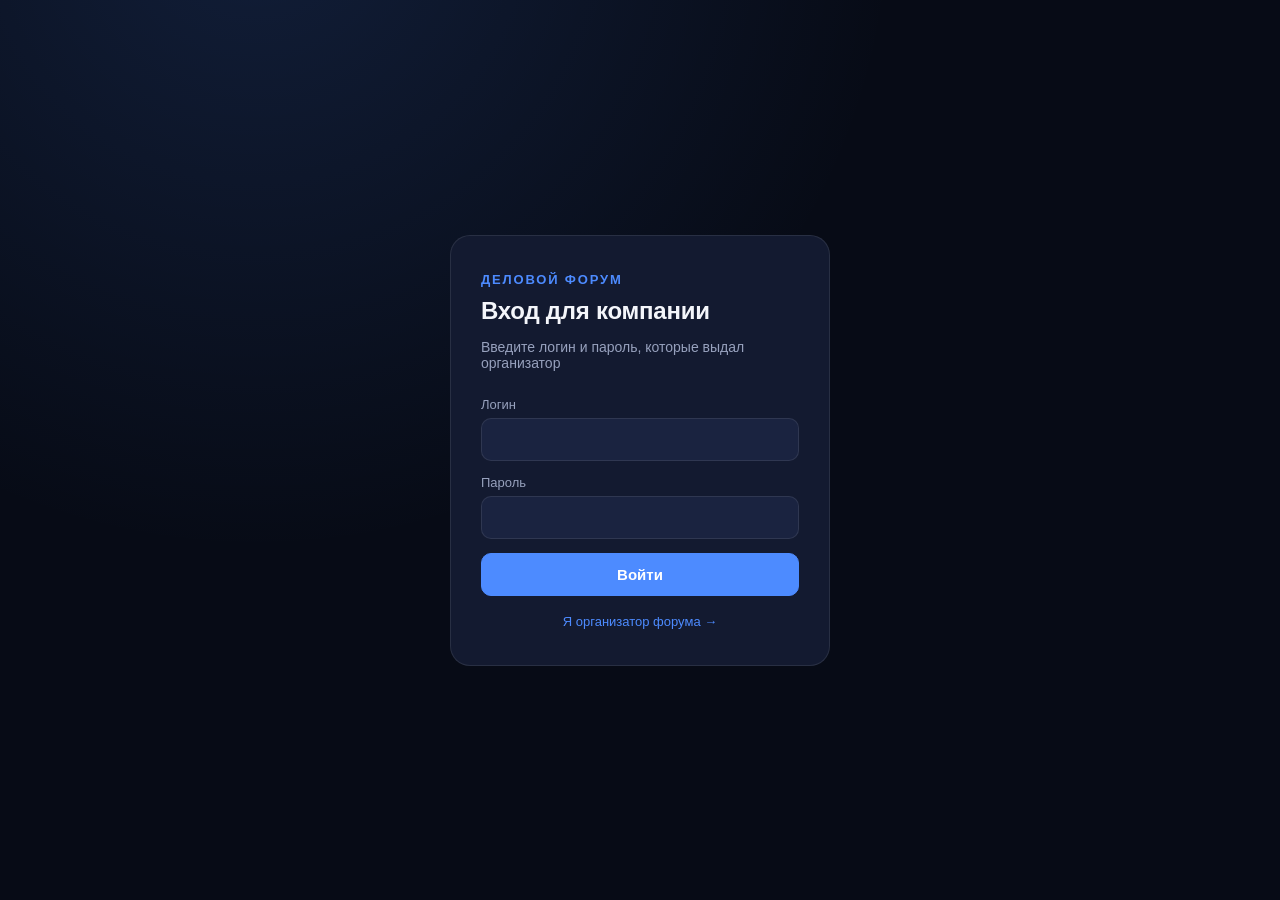
==== index.html @ ad267786 "Add B2B business-matchmaking app for forum networking Static Tinder-style swipe app for business-for" ====
<!doctype html>
<html lang="ru">
<head>
  <meta charset="UTF-8" />
  <meta name="viewport" content="width=device-width, initial-scale=1, viewport-fit=cover" />
  <title>Деловые знакомства форума — вход</title>
  <link rel="stylesheet" href="css/style.css" />
</head>
<body>
  <div class="auth-page">
    <div class="auth-box card-surface">
      <div class="brand">Деловой форум</div>
      <h1>Вход для компании</h1>
      <p class="sub">Введите логин и пароль, которые выдал организатор</p>

      <div class="auth-error" id="loginError"></div>

      <form id="loginForm">
        <div class="field">
          <label for="username">Логин</label>
          <input id="username" name="username" type="text" autocomplete="username" required />
        </div>
        <div class="field">
          <label for="password">Пароль</label>
          <input id="password" name="password" type="password" autocomplete="current-password" required />
        </div>
        <button class="btn btn--primary btn--block" type="submit" id="loginBtn">Войти</button>
      </form>

      <div class="auth-footer-link">
        <a href="admin.html">Я организатор форума →</a>
      </div>
    </div>
  </div>

  <script type="module" src="js/auth.js"></script>
</body>
</html>
---- css/style.css ----
:root {
  --bg: #070b16;
  --bg-elev: #0d1326;
  --surface: #131a30;
  --surface-2: #1a2340;
  --border: rgba(255, 255, 255, 0.09);
  --text: #f4f6fb;
  --text-dim: #97a1bd;
  --text-faint: #5f6a8a;
  --accent: #4d8bff;
  --accent-strong: #3670e0;
  --accent-soft: rgba(77, 139, 255, 0.14);
  --danger: #ef5b5b;
  --success: #34c98a;
  --radius: 14px;
  --radius-lg: 20px;
  --shadow: 0 20px 50px rgba(0, 0, 0, 0.45);
  --font: 'Inter', -apple-system, BlinkMacSystemFont, 'Segoe UI', Roboto, Arial, sans-serif;
}

* { box-sizing: border-box; }

html, body {
  margin: 0;
  padding: 0;
  background: var(--bg);
  color: var(--text);
  font-family: var(--font);
  -webkit-tap-highlight-color: transparent;
}

body {
  min-height: 100svh;
  display: flex;
  flex-direction: column;
}

a { color: var(--accent); text-decoration: none; }

h1, h2, h3 { margin: 0; font-weight: 700; letter-spacing: -0.01em; }

button { font-family: inherit; }

input, textarea {
  font-family: inherit;
  background: var(--surface-2);
  border: 1px solid var(--border);
  color: var(--text);
  border-radius: 10px;
  padding: 12px 14px;
  font-size: 15px;
  width: 100%;
}
input::placeholder, textarea::placeholder { color: var(--text-faint); }
input:focus, textarea:focus {
  outline: none;
  border-color: var(--accent);
  box-shadow: 0 0 0 3px var(--accent-soft);
}

.btn {
  display: inline-flex;
  align-items: center;
  justify-content: center;
  gap: 8px;
  padding: 12px 20px;
  border-radius: 10px;
  border: 1px solid var(--border);
  background: var(--surface-2);
  color: var(--text);
  font-size: 15px;
  font-weight: 600;
  cursor: pointer;
  transition: transform 0.15s ease, background 0.15s ease, border-color 0.15s ease;
}
.btn:hover { border-color: var(--accent); }
.btn:active { transform: scale(0.97); }
.btn--primary { background: var(--accent); border-color: var(--accent); color: #fff; }
.btn--primary:hover { background: var(--accent-strong); }
.btn--danger { background: transparent; border-color: var(--danger); color: var(--danger); }
.btn--ghost { background: transparent; }
.btn--block { width: 100%; }
.btn--sm { padding: 8px 12px; font-size: 13px; }
.btn:disabled { opacity: 0.5; cursor: not-allowed; }

.card-surface {
  background: var(--surface);
  border: 1px solid var(--border);
  border-radius: var(--radius-lg);
}

/* ---------- Auth screens ---------- */
.auth-page {
  flex: 1;
  display: flex;
  align-items: center;
  justify-content: center;
  padding: 24px;
  background:
    radial-gradient(circle at 20% -10%, rgba(77, 139, 255, 0.15), transparent 45%),
    var(--bg);
}
.auth-box {
  width: 100%;
  max-width: 380px;
  padding: 36px 30px;
}
.auth-box .brand {
  font-size: 13px;
  text-transform: uppercase;
  letter-spacing: 0.14em;
  color: var(--accent);
  margin-bottom: 10px;
  font-weight: 700;
}
.auth-box h1 { font-size: 24px; margin-bottom: 6px; }
.auth-box .sub { color: var(--text-dim); font-size: 14px; margin-bottom: 26px; }
.field { margin-bottom: 14px; }
.field label { display: block; font-size: 13px; color: var(--text-dim); margin-bottom: 6px; }
.auth-error {
  background: rgba(239, 91, 91, 0.12);
  border: 1px solid rgba(239, 91, 91, 0.35);
  color: #ffb3b3;
  font-size: 13px;
  padding: 10px 12px;
  border-radius: 8px;
  margin-bottom: 14px;
  display: none;
}
.auth-error.is-visible { display: block; }
.auth-footer-link { text-align: center; margin-top: 18px; font-size: 13px; color: var(--text-dim); }

/* ---------- App shell ---------- */
.app-shell { flex: 1; display: flex; flex-direction: column; min-height: 100svh; }
.app-header {
  position: sticky;
  top: 0;
  z-index: 20;
  display: flex;
  align-items: center;
  justify-content: space-between;
  padding: 14px 18px;
  background: rgba(7, 11, 22, 0.9);
  backdrop-filter: blur(10px);
  border-bottom: 1px solid var(--border);
}
.app-header .brand { font-weight: 700; font-size: 16px; }
.app-header .brand span { color: var(--accent); }
.app-header .company-name { font-size: 13px; color: var(--text-dim); }
.icon-btn {
  background: none; border: none; color: var(--text-dim); cursor: pointer;
  padding: 6px; border-radius: 8px; font-size: 13px;
}
.icon-btn:hover { color: var(--text); }

.app-main { flex: 1; overflow-y: auto; padding: 20px 16px 100px; max-width: 640px; margin: 0 auto; width: 100%; }

.tabbar {
  position: fixed;
  bottom: 0; left: 0; right: 0;
  display: flex;
  background: rgba(13, 19, 38, 0.95);
  backdrop-filter: blur(12px);
  border-top: 1px solid var(--border);
  z-index: 30;
  padding-bottom: env(safe-area-inset-bottom, 0);
}
.tabbar__item {
  flex: 1;
  display: flex;
  flex-direction: column;
  align-items: center;
  gap: 4px;
  padding: 10px 0 8px;
  background: none;
  border: none;
  color: var(--text-faint);
  cursor: pointer;
  font-size: 12px;
  position: relative;
}
.tabbar__item.is-active { color: var(--accent); }
.tabbar__icon { font-size: 20px; line-height: 1; }
.badge {
  position: absolute;
  top: 2px;
  right: calc(50% - 26px);
  background: var(--danger);
  color: #fff;
  font-size: 10px;
  font-weight: 700;
  min-width: 17px;
  height: 17px;
  border-radius: 9px;
  display: flex;
  align-items: center;
  justify-content: center;
  padding: 0 4px;
}

.view { display: none; }
.view.is-active { display: block; }

/* ---------- Swipe feed ---------- */
.stack {
  position: relative;
  height: min(560px, 68svh);
  max-width: 380px;
  margin: 0 auto;
}
.swipe-card {
  position: absolute;
  inset: 0;
  border-radius: var(--radius-lg);
  overflow: hidden;
  background: var(--surface);
  border: 1px solid var(--border);
  box-shadow: var(--shadow);
  touch-action: none;
  user-select: none;
  cursor: grab;
  display: flex;
  flex-direction: column;
}
.swipe-card:active { cursor: grabbing; }
.swipe-card__photo {
  width: 100%;
  height: 55%;
  object-fit: cover;
  background: var(--surface-2);
  flex-shrink: 0;
  pointer-events: none;
}
.swipe-card__body { padding: 18px 20px; overflow-y: auto; flex: 1; }
.swipe-card__name { font-size: 20px; margin-bottom: 4px; }
.swipe-card__industry { color: var(--accent); font-size: 13px; font-weight: 600; margin-bottom: 12px; }
.swipe-card__section { margin-bottom: 12px; }
.swipe-card__section-title { font-size: 11px; text-transform: uppercase; letter-spacing: 0.08em; color: var(--text-faint); margin-bottom: 4px; }
.swipe-card__section-text { font-size: 14px; color: var(--text-dim); line-height: 1.5; }
.swipe-card__contact { font-size: 13px; color: var(--text-dim); margin-top: 10px; }
.swipe-card--collapsed .swipe-card__body { max-height: 60px; overflow: hidden; }
.swipe-card__hint { text-align: center; font-size: 12px; color: var(--text-faint); padding: 6px 0 0; }

.swipe-badge {
  position: absolute;
  top: 22px;
  padding: 6px 14px;
  border: 3px solid;
  border-radius: 8px;
  font-weight: 800;
  font-size: 20px;
  text-transform: uppercase;
  letter-spacing: 0.05em;
  opacity: 0;
  pointer-events: none;
}
.swipe-badge--like { left: 20px; color: var(--success); border-color: var(--success); transform: rotate(-12deg); }
.swipe-badge--nope { right: 20px; color: var(--danger); border-color: var(--danger); transform: rotate(12deg); }

.swipe-actions {
  display: flex;
  justify-content: center;
  gap: 22px;
  margin-top: 22px;
}
.round-btn {
  width: 58px; height: 58px;
  border-radius: 50%;
  border: 1px solid var(--border);
  background: var(--surface);
  color: var(--text);
  font-size: 24px;
  display: flex; align-items: center; justify-content: center;
  cursor: pointer;
  box-shadow: 0 8px 20px rgba(0,0,0,0.3);
}
.round-btn--nope { color: var(--danger); }
.round-btn--like { color: var(--success); }
.round-btn:active { transform: scale(0.92); }

.empty-state {
  text-align: center;
  color: var(--text-dim);
  padding: 60px 20px;
  font-size: 15px;
}
.empty-state__icon { font-size: 40px; margin-bottom: 12px; }

/* ---------- Lists (invitations / dialogs) ---------- */
.list-item {
  display: flex;
  align-items: center;
  gap: 12px;
  padding: 12px;
  border-radius: var(--radius);
  cursor: pointer;
  margin-bottom: 8px;
  border: 1px solid transparent;
}
.list-item:hover { background: var(--surface); border-color: var(--border); }
.list-item.is-declined { opacity: 0.45; }
.list-item__avatar {
  width: 52px; height: 52px; border-radius: 50%;
  object-fit: cover; flex-shrink: 0; background: var(--surface-2);
}
.list-item__main { flex: 1; min-width: 0; }
.list-item__title { font-size: 15px; font-weight: 600; display: flex; align-items: center; gap: 6px; }
.list-item__subtitle {
  font-size: 13px; color: var(--text-dim);
  overflow: hidden; text-overflow: ellipsis; white-space: nowrap;
}
.pill {
  font-size: 10px;
  padding: 2px 8px;
  border-radius: 20px;
  background: var(--surface-2);
  color: var(--text-faint);
  font-weight: 600;
}
.pill--new { background: var(--accent-soft); color: var(--accent); }
.list-item__time { font-size: 11px; color: var(--text-faint); flex-shrink: 0; }

/* ---------- Chat ---------- */
/* Full-viewport overlay (not nested in app-main's own scroll container) so
   there is exactly one scroll region (.chat-messages) and no sticky-offset
   math tied to the outer header's height. */
.chat-view { position: fixed; inset: 0; z-index: 40; background: var(--bg); display: flex; flex-direction: column; }
.chat-header {
  display: flex; align-items: center; gap: 10px;
  padding: 12px 16px;
  border-bottom: 1px solid var(--border);
  background: var(--bg);
  flex-shrink: 0;
}
.chat-header__avatar { width: 36px; height: 36px; border-radius: 50%; object-fit: cover; }
.chat-messages {
  flex: 1; overflow-y: auto; padding: 16px; display: flex; flex-direction: column; gap: 8px;
}
.msg {
  max-width: 78%;
  padding: 10px 13px;
  border-radius: 14px;
  font-size: 14px;
  line-height: 1.4;
  word-break: break-word;
}
.msg--in { align-self: flex-start; background: var(--surface-2); border-bottom-left-radius: 4px; }
.msg--out { align-self: flex-end; background: var(--accent); color: #fff; border-bottom-right-radius: 4px; }
.chat-input-row {
  display: flex; gap: 8px; padding: 12px 16px;
  border-top: 1px solid var(--border);
  background: var(--bg);
}
.chat-input-row textarea { resize: none; height: 44px; }

/* ---------- Modal / card-detail overlay ---------- */
.modal-overlay {
  position: fixed; inset: 0; background: rgba(4, 6, 14, 0.7);
  display: flex; align-items: flex-end; justify-content: center;
  z-index: 50; opacity: 0; pointer-events: none; transition: opacity 0.2s ease;
}
.modal-overlay.is-open { opacity: 1; pointer-events: auto; }
.modal-sheet {
  width: 100%; max-width: 480px;
  background: var(--surface);
  border-radius: 20px 20px 0 0;
  padding: 22px;
  max-height: 85svh; overflow-y: auto;
  transform: translateY(20px);
  transition: transform 0.2s ease;
}
.modal-overlay.is-open .modal-sheet { transform: translateY(0); }

/* ---------- Admin ---------- */
.admin-shell { max-width: 980px; margin: 0 auto; padding: 24px 18px 60px; }
.admin-header { display: flex; align-items: center; justify-content: space-between; margin-bottom: 22px; flex-wrap: wrap; gap: 10px; }
.admin-header h1 { font-size: 20px; }
.admin-table-wrap { overflow-x: auto; }
table.admin-table { width: 100%; border-collapse: collapse; font-size: 13px; }
table.admin-table th {
  text-align: left; padding: 10px 12px; color: var(--text-faint);
  font-size: 11px; text-transform: uppercase; letter-spacing: 0.05em;
  border-bottom: 1px solid var(--border);
}
table.admin-table td { padding: 10px 12px; border-bottom: 1px solid var(--border); vertical-align: middle; }
table.admin-table tr:hover td { background: rgba(255,255,255,0.02); }
.credential-chip {
  display: inline-flex; align-items: center; gap: 6px;
  background: var(--surface-2); padding: 4px 8px; border-radius: 6px;
  font-family: 'SFMono-Regular', Consolas, monospace; font-size: 12px;
}
.credential-chip button { background: none; border: none; color: var(--accent); cursor: pointer; font-size: 12px; }
.row-actions { display: flex; gap: 6px; }

.form-grid { display: grid; grid-template-columns: 1fr 1fr; gap: 14px; }
.form-grid .field--full { grid-column: 1 / -1; }
@media (max-width: 600px) { .form-grid { grid-template-columns: 1fr; } }

.credentials-panel {
  background: var(--accent-soft);
  border: 1px solid rgba(77,139,255,0.4);
  border-radius: var(--radius);
  padding: 16px;
  margin-bottom: 20px;
}
.credentials-panel h3 { font-size: 14px; margin-bottom: 10px; }

.toast {
  position: fixed;
  left: 50%; bottom: 90px;
  transform: translateX(-50%) translateY(10px);
  background: var(--surface-2);
  border: 1px solid var(--border);
  color: var(--text);
  padding: 10px 18px;
  border-radius: 10px;
  font-size: 13px;
  z-index: 100;
  opacity: 0;
  pointer-events: none;
  transition: opacity 0.2s ease, transform 0.2s ease;
  box-shadow: var(--shadow);
}
.toast.is-visible { opacity: 1; transform: translateX(-50%) translateY(0); }
.toast--error { border-color: var(--danger); }
.toast--success { border-color: var(--success); }

.spinner {
  width: 22px; height: 22px; border-radius: 50%;
  border: 3px solid var(--border); border-top-color: var(--accent);
  animation: spin 0.7s linear infinite;
  margin: 30px auto;
}
@keyframes spin { to { transform: rotate(360deg); } }

.match-overlay {
  position: fixed; inset: 0; z-index: 60;
  background: rgba(4,6,14,0.85);
  display: flex; align-items: center; justify-content: center;
  opacity: 0; pointer-events: none; transition: opacity 0.25s ease;
  text-align: center; padding: 24px;
}
.match-overlay.is-open { opacity: 1; pointer-events: auto; }
.match-overlay h2 { font-size: 30px; color: var(--success); margin-bottom: 10px; }
.match-overlay p { color: var(--text-dim); margin-bottom: 24px; }
.match-avatars { display: flex; justify-content: center; gap: -10px; margin-bottom: 20px; }
.match-avatars img { width: 76px; height: 76px; border-radius: 50%; border: 3px solid var(--bg); object-fit: cover; margin: 0 -12px; }
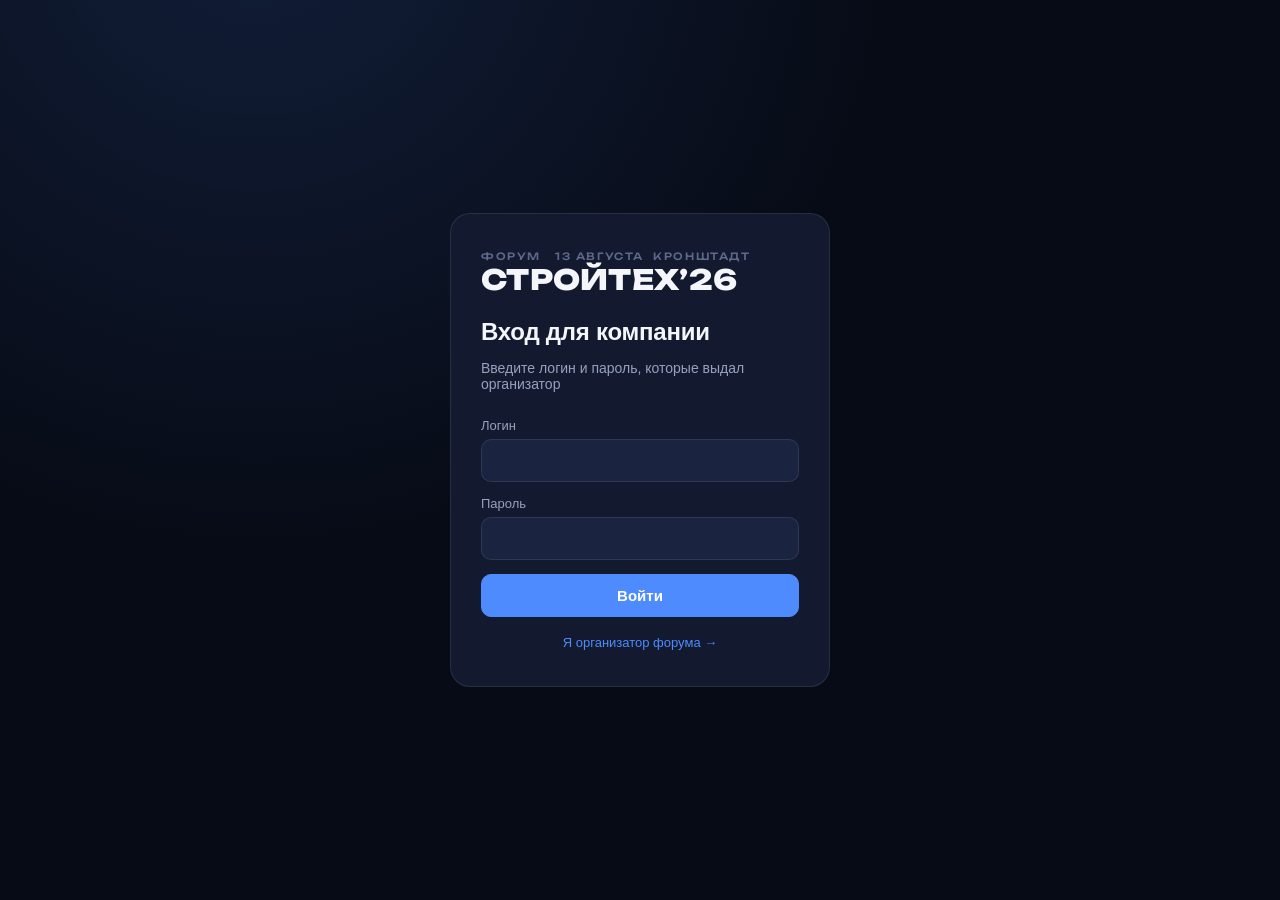
==== commit f5ddc39e: "Replace "Деловой форум" text with a Стройтех'26 logo lockup Recreated as text/CSS (Unbounded font, u" ====
--- a/index.html
+++ b/index.html
@@ -4,12 +4,18 @@
   <meta charset="UTF-8" />
   <meta name="viewport" content="width=device-width, initial-scale=1, viewport-fit=cover" />
   <title>Деловые знакомства форума — вход</title>
+  <link rel="preconnect" href="https://fonts.googleapis.com" />
+  <link rel="preconnect" href="https://fonts.gstatic.com" crossorigin />
+  <link href="https://fonts.googleapis.com/css2?family=Unbounded:wght@500;700;800&display=swap" rel="stylesheet" />
   <link rel="stylesheet" href="css/style.css" />
 </head>
 <body>
   <div class="auth-page">
     <div class="auth-box card-surface">
-      <div class="brand">Деловой форум</div>
+      <div class="event-logo">
+        <div class="event-logo__eyebrow"><span>Форум</span><span>13 августа&nbsp;&nbsp;Кронштадт</span></div>
+        <div class="event-logo__title">Стройтех’26</div>
+      </div>
       <h1>Вход для компании</h1>
       <p class="sub">Введите логин и пароль, которые выдал организатор</p>
 
--- a/css/style.css
+++ b/css/style.css
@@ -16,6 +16,7 @@
   --radius-lg: 20px;
   --shadow: 0 20px 50px rgba(0, 0, 0, 0.45);
   --font: 'Inter', -apple-system, BlinkMacSystemFont, 'Segoe UI', Roboto, Arial, sans-serif;
+  --font-display: 'Unbounded', var(--font);
 }
 
 * { box-sizing: border-box; }
@@ -41,7 +42,7 @@
 
 button { font-family: inherit; }
 
-input, textarea {
+input, textarea, select {
   font-family: inherit;
   background: var(--surface-2);
   border: 1px solid var(--border);
@@ -51,8 +52,10 @@
   font-size: 15px;
   width: 100%;
 }
+select { appearance: none; background-image: url("data:image/svg+xml;charset=UTF-8,%3Csvg xmlns='http://www.w3.org/2000/svg' viewBox='0 0 20 20' fill='none'%3E%3Cpath d='M5 8l5 5 5-5' stroke='%2397a1bd' stroke-width='1.6' stroke-linecap='round' stroke-linejoin='round'/%3E%3C/svg%3E"); background-repeat: no-repeat; background-position: right 12px center; padding-right: 36px; }
+select:invalid { color: var(--text-faint); }
 input::placeholder, textarea::placeholder { color: var(--text-faint); }
-input:focus, textarea:focus {
+input:focus, textarea:focus, select:focus {
   outline: none;
   border-color: var(--accent);
   box-shadow: 0 0 0 3px var(--accent-soft);
@@ -105,15 +108,37 @@
   max-width: 380px;
   padding: 36px 30px;
 }
-.auth-box .brand {
-  font-size: 13px;
+.auth-box .event-logo { margin-bottom: 24px; }
+.auth-box h1 { font-size: 24px; margin-bottom: 6px; }
+
+/* ---------- Event logo (лого форума, текстовый леттеринг) ---------- */
+.event-logo { display: flex; flex-direction: column; gap: 4px; width: fit-content; max-width: 100%; }
+.event-logo__eyebrow {
+  display: flex;
+  justify-content: space-between;
+  gap: 14px;
+  font-family: var(--font-display);
+  font-weight: 500;
+  letter-spacing: 0.16em;
   text-transform: uppercase;
-  letter-spacing: 0.14em;
-  color: var(--accent);
-  margin-bottom: 10px;
-  font-weight: 700;
-}
-.auth-box h1 { font-size: 24px; margin-bottom: 6px; }
+  color: var(--text-faint);
+  white-space: nowrap;
+}
+.event-logo__title {
+  font-family: var(--font-display);
+  font-weight: 800;
+  letter-spacing: 0.01em;
+  text-transform: uppercase;
+  color: var(--text);
+  line-height: 1;
+}
+.auth-box .event-logo__eyebrow { font-size: 10px; }
+.auth-box .event-logo__title { font-size: 28px; }
+.app-header .event-logo__eyebrow,
+.admin-header .event-logo__eyebrow { font-size: 8px; letter-spacing: 0.12em; }
+.app-header .event-logo__title,
+.admin-header .event-logo__title { font-size: 16px; }
+.admin-header .event-logo { margin-bottom: 4px; }
 .auth-box .sub { color: var(--text-dim); font-size: 14px; margin-bottom: 26px; }
 .field { margin-bottom: 14px; }
 .field label { display: block; font-size: 13px; color: var(--text-dim); margin-bottom: 6px; }
@@ -144,8 +169,6 @@
   backdrop-filter: blur(10px);
   border-bottom: 1px solid var(--border);
 }
-.app-header .brand { font-weight: 700; font-size: 16px; }
-.app-header .brand span { color: var(--accent); }
 .app-header .company-name { font-size: 13px; color: var(--text-dim); }
 .icon-btn {
   background: none; border: none; color: var(--text-dim); cursor: pointer;
@@ -232,14 +255,23 @@
   pointer-events: none;
 }
 .swipe-card__body { padding: 18px 20px; overflow-y: auto; flex: 1; }
+
+/* Used when a card is shown inside a modal popup instead of the swipe
+   stack: sizes to its own content (single scroll region = the modal
+   sheet) instead of filling a fixed-height absolutely-positioned box. */
+.swipe-card--static { position: relative; inset: auto; height: auto; cursor: default; touch-action: auto; }
+.swipe-card--static .swipe-card__photo { height: 200px; }
+.swipe-card--static .swipe-card__body { overflow-y: visible; }
 .swipe-card__name { font-size: 20px; margin-bottom: 4px; }
 .swipe-card__industry { color: var(--accent); font-size: 13px; font-weight: 600; margin-bottom: 12px; }
 .swipe-card__section { margin-bottom: 12px; }
 .swipe-card__section-title { font-size: 11px; text-transform: uppercase; letter-spacing: 0.08em; color: var(--text-faint); margin-bottom: 4px; }
 .swipe-card__section-text { font-size: 14px; color: var(--text-dim); line-height: 1.5; }
 .swipe-card__contact { font-size: 13px; color: var(--text-dim); margin-top: 10px; }
-.swipe-card--collapsed .swipe-card__body { max-height: 60px; overflow: hidden; }
-.swipe-card__hint { text-align: center; font-size: 12px; color: var(--text-faint); padding: 6px 0 0; }
+.swipe-card__more { display: flex; flex-direction: column; gap: 12px; }
+.swipe-card--collapsed .swipe-card__more { display: none; }
+.swipe-card__hint { display: none; text-align: center; font-size: 12px; color: var(--text-faint); padding: 6px 0 0; }
+.swipe-card--collapsed .swipe-card__hint { display: block; }
 
 .swipe-badge {
   position: absolute;
@@ -354,22 +386,31 @@
 .chat-input-row textarea { resize: none; height: 44px; }
 
 /* ---------- Modal / card-detail overlay ---------- */
+/* Centered over the page (roughly where the card itself sits) rather than a
+   bottom sheet — a bottom sheet that grows taller than its content reads as
+   "sliding off the bottom"; a centered card that covers what's behind it
+   reads as "this is the card, just bigger". */
 .modal-overlay {
-  position: fixed; inset: 0; background: rgba(4, 6, 14, 0.7);
-  display: flex; align-items: flex-end; justify-content: center;
+  position: fixed; inset: 0; background: rgba(4, 6, 14, 0.72);
+  display: flex; align-items: center; justify-content: center;
+  padding: 20px;
   z-index: 50; opacity: 0; pointer-events: none; transition: opacity 0.2s ease;
 }
 .modal-overlay.is-open { opacity: 1; pointer-events: auto; }
 .modal-sheet {
-  width: 100%; max-width: 480px;
+  width: 100%; max-width: 400px;
   background: var(--surface);
-  border-radius: 20px 20px 0 0;
+  border-radius: var(--radius-lg);
   padding: 22px;
-  max-height: 85svh; overflow-y: auto;
-  transform: translateY(20px);
-  transition: transform 0.2s ease;
-}
-.modal-overlay.is-open .modal-sheet { transform: translateY(0); }
+  max-height: 88svh; overflow-y: auto;
+  transform: scale(0.96);
+  opacity: 0;
+  transition: transform 0.2s ease, opacity 0.2s ease;
+}
+.modal-overlay.is-open .modal-sheet { transform: scale(1); opacity: 1; }
+@media (prefers-reduced-motion: reduce) {
+  .modal-sheet { transition: opacity 0.2s ease; transform: none; }
+}
 
 /* ---------- Admin ---------- */
 .admin-shell { max-width: 980px; margin: 0 auto; padding: 24px 18px 60px; }
